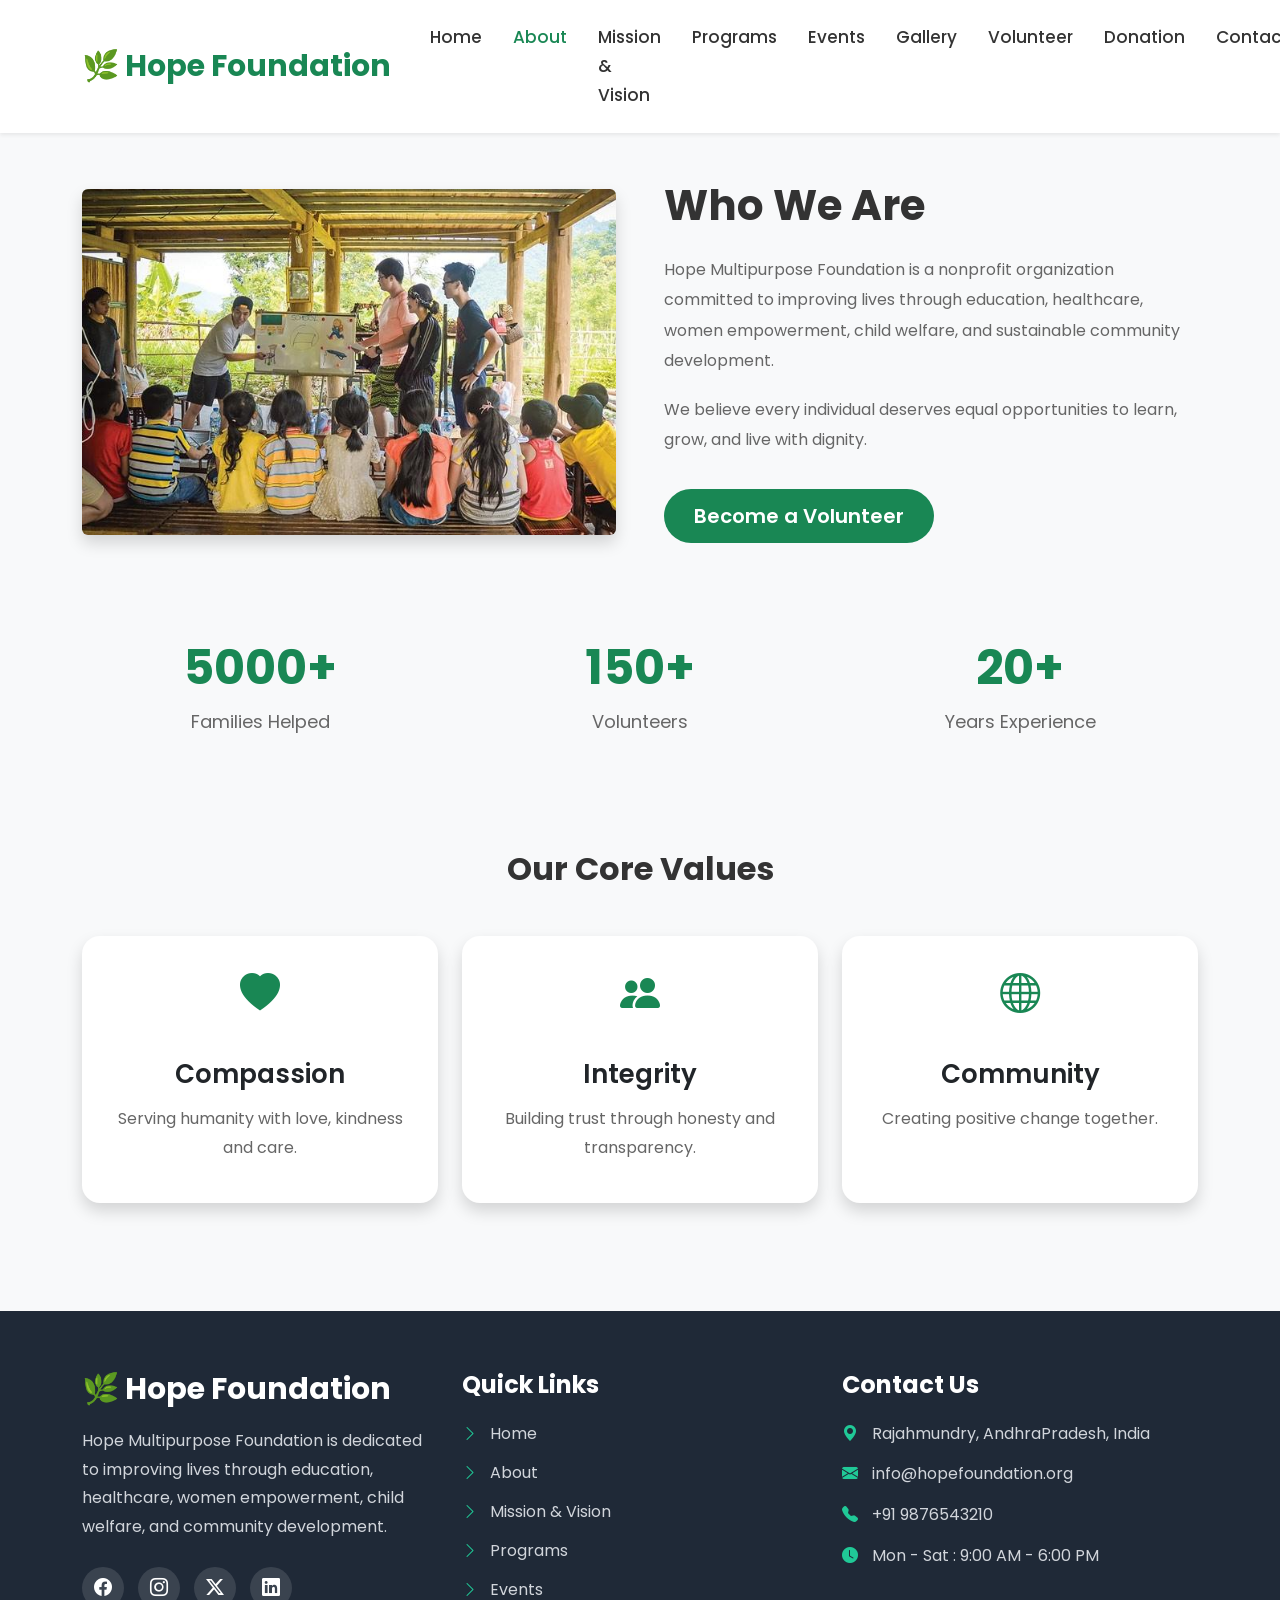
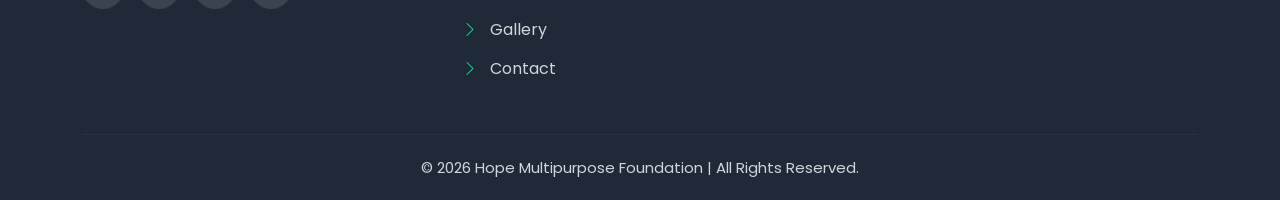
==== about.html @ 7e384d84 "first commit" ====
<!DOCTYPE html>
<html lang="en">

<head>

    <meta charset="UTF-8">

    <meta name="viewport" content="width=device-width, initial-scale=1.0">

    <title>About Us | Hope Foundation</title>

    <!-- Bootstrap CSS -->
    <link href="https://cdn.jsdelivr.net/npm/bootstrap@5.3.7/dist/css/bootstrap.min.css" rel="stylesheet">

    <!-- Bootstrap Icons -->
    <link href="https://cdn.jsdelivr.net/npm/bootstrap-icons@1.11.3/font/bootstrap-icons.min.css" rel="stylesheet">

    <!-- Custom CSS -->
    <link rel="stylesheet" href="css/style.css">

</head>

<body>

    <!-- Navbar -->

    <nav class="navbar navbar-expand-lg navbar-light bg-white shadow-sm sticky-top">

        <div class="container">

            <a class="navbar-brand fw-bold text-success" href="index.html">
                🌿 Hope Foundation
            </a>

            <button class="navbar-toggler" type="button"
                data-bs-toggle="collapse"
                data-bs-target="#navbarNav">

                <span class="navbar-toggler-icon"></span>

            </button>

            <div class="collapse navbar-collapse" id="navbarNav">

                <ul class="navbar-nav ms-auto">

                    <li class="nav-item">
                        <a class="nav-link" href="index.html">Home</a>
                    </li>

                    <li class="nav-item">
                        <a class="nav-link active" href="about.html">About</a>
                    </li>

                    <li class="nav-item">
                        <a class="nav-link" href="mission.html">Mission & Vision</a>
                    </li>

                    <li class="nav-item">
                        <a class="nav-link" href="programs.html">Programs</a>
                    </li>

                    <li class="nav-item">
                        <a class="nav-link" href="events.html">Events</a>
                    </li>

                    <li class="nav-item">
                        <a class="nav-link" href="gallery.html">Gallery</a>
                    </li>

                    <li class="nav-item">
                        <a class="nav-link" href="volunteer.html">Volunteer</a>
                    </li>

                    <li class="nav-item">
                        <a class="nav-link" href="donation.html">Donation</a>
                    </li>

                    <li class="nav-item">
                        <a class="nav-link" href="contact.html">Contact</a>
                    </li>

                </ul>

            </div>

        </div>

    </nav>

 

    <!-- About Section -->

    <section class="about-page py-5">

        <div class="container">

            <div class="row align-items-center g-5">

                <div class="col-lg-6">

                    <img src="images/about.jpg"
                        class="img-fluid rounded shadow"
                        alt="About Hope Foundation">

                </div>

                <div class="col-lg-6">

                    <h2 class="fw-bold mb-4">

                        Who We Are

                    </h2>

                    <p>

                        Hope Multipurpose Foundation is a nonprofit organization committed to improving lives through education, healthcare, women empowerment, child welfare, and sustainable community development.

                    </p>

                    <p>

                        We believe every individual deserves equal opportunities to learn, grow, and live with dignity.

                    </p>

                    <a href="volunteer.html" class="btn btn-success btn-lg mt-3">

                        Become a Volunteer

                    </a>

                </div>

            </div>

        </div>

    </section>

    <!-- Statistics -->

    <section class="py-5 bg-light">

        <div class="container">

            <div class="row text-center">

                <div class="col-md-4">

                    <h2 class="text-success fw-bold">

                        5000+

                    </h2>

                    <p>Families Helped</p>

                </div>

                <div class="col-md-4">

                    <h2 class="text-success fw-bold">

                        150+

                    </h2>

                    <p>Volunteers</p>

                </div>

                <div class="col-md-4">

                    <h2 class="text-success fw-bold">

                        20+

                    </h2>

                    <p>Years Experience</p>

                </div>

            </div>

        </div>

    </section>

    <!-- Core Values -->

    <section class="py-5">

        <div class="container">

            <h2 class="text-center fw-bold mb-5">

                Our Core Values

            </h2>

            <div class="row g-4">

                <div class="col-lg-4">

                    <div class="card shadow border-0 p-4 text-center h-100">

                        <i class="bi bi-heart-fill text-success fs-1"></i>

                        <h4 class="mt-3">

                            Compassion

                        </h4>

                        <p>

                            Serving humanity with love, kindness and care.

                        </p>

                    </div>

                </div>

                <div class="col-lg-4">

                    <div class="card shadow border-0 p-4 text-center h-100">

                        <i class="bi bi-people-fill text-success fs-1"></i>

                        <h4 class="mt-3">

                            Integrity

                        </h4>

                        <p>

                            Building trust through honesty and transparency.

                        </p>

                    </div>

                </div>

                <div class="col-lg-4">

                    <div class="card shadow border-0 p-4 text-center h-100">

                        <i class="bi bi-globe text-success fs-1"></i>

                        <h4 class="mt-3">

                            Community

                        </h4>

                        <p>

                            Creating positive change together.

                        </p>

                    </div>

                </div>

            </div>

        </div>

    </section>

    <!-- Footer -->
     <footer class="footer">

    <div class="container">

        <div class="row gy-4">

            <!-- About -->
            <div class="col-lg-4 col-md-6">

                <h3 class="footer-logo">
                    🌿 Hope Foundation
                </h3>

                <p class="footer-text">
                    Hope Multipurpose Foundation is dedicated to improving lives
                    through education, healthcare, women empowerment,
                    child welfare, and community development.
                </p>

                <div class="social-icons">

                    <a href="#"><i class="bi bi-facebook"></i></a>

                    <a href="#"><i class="bi bi-instagram"></i></a>

                    <a href="#"><i class="bi bi-twitter-x"></i></a>

                    <a href="#"><i class="bi bi-linkedin"></i></a>

                </div>

            </div>

            <!-- Quick Links -->
            <div class="col-lg-4 col-md-6">

                <h4 class="footer-title">
                    Quick Links
                </h4>

                <ul class="footer-links">

                    <li>
                        <a href="index.html">
                            <i class="bi bi-chevron-right"></i> Home
                        </a>
                    </li>

                    <li>
                        <a href="about.html">
                            <i class="bi bi-chevron-right"></i> About
                        </a>
                    </li>

                    <li>
                        <a href="mission.html">
                            <i class="bi bi-chevron-right"></i> Mission & Vision
                        </a>
                    </li>

                    <li>
                        <a href="programs.html">
                            <i class="bi bi-chevron-right"></i> Programs
                        </a>
                    </li>

                    <li>
                        <a href="events.html">
                            <i class="bi bi-chevron-right"></i> Events
                        </a>
                    </li>

                    <li>
                        <a href="gallery.html">
                            <i class="bi bi-chevron-right"></i> Gallery
                        </a>
                    </li>

                    <li>
                        <a href="contact.html">
                            <i class="bi bi-chevron-right"></i> Contact
                        </a>
                    </li>

                </ul>

            </div>

            <!-- Contact -->
            <div class="col-lg-4 col-md-12">

                <h4 class="footer-title">
                    Contact Us
                </h4>

                <p>
                    <i class="bi bi-geo-alt-fill"></i>
                    Rajahmundry, AndhraPradesh, India
                </p>

                <p>
                    <i class="bi bi-envelope-fill"></i>
                    info@hopefoundation.org
                </p>

                <p>
                    <i class="bi bi-telephone-fill"></i>
                    +91 9876543210
                </p>

                <p>
                    <i class="bi bi-clock-fill"></i>
                    Mon - Sat : 9:00 AM - 6:00 PM
                </p>

            </div>

        </div>

        <hr>

        <div class="copyright">

            © 2026 Hope Multipurpose Foundation | All Rights Reserved.

        </div>

    </div>

</footer>

    <!-- Keep your existing footer here exactly as it is -->

    <!-- Bootstrap JS -->

    <script src="https://cdn.jsdelivr.net/npm/bootstrap@5.3.7/dist/js/bootstrap.bundle.min.js"></script>

    <script src="js/script.js"></script>

</body>

</html>
---- css/style.css ----
/* ===========================
        Google Font
=========================== */

@import url('https://fonts.googleapis.com/css2?family=Poppins:wght@300;400;500;600;700;800&display=swap');

*{
    margin:0;
    padding:0;
    box-sizing:border-box;
    font-family:'Poppins',sans-serif;
}

body{
    background:#f8f9fa;
    color:#333;
    line-height:1.7;
}

html{
    scroll-behavior:smooth;
}

/* ===========================
        Navbar
=========================== */

.navbar{
    padding:15px 0;
    transition:.3s;
}

.navbar-brand{
    font-size:30px;
    font-weight:700;
}

.navbar-nav .nav-link{
    font-size:17px;
    font-weight:500;
    margin-left:15px;
    color:#333 !important;
    transition:.3s;
}

.navbar-nav .nav-link:hover,
.navbar-nav .nav-link.active{
    color:#198754 !important;
}

/* ===========================
        Hero Section
=========================== */

.hero{
    padding:80px 0;
}

.hero h1{
    font-size:52px;
    font-weight:700;
    margin-bottom:25px;
    color:#222;
}

.hero p{
    font-size:18px;
    color:#666;
    margin-bottom:35px;
}

.hero-image{
    border-radius:20px;
    box-shadow:0 15px 35px rgba(0,0,0,.15);
    transition:.5s;
}

.hero-image:hover{
    transform:scale(1.03);
}

.hero .btn{
    padding:13px 30px;
    margin-right:15px;
    border-radius:30px;
    font-weight:600;
}

.hero .btn-success{
    background:#198754;
}

.hero .btn-outline-success:hover{
    color:#fff;
}

/* ===========================
        About Section
=========================== */

.about{
    background:#fff;
}

.about img{
    border-radius:20px;
}

.about h5{
    letter-spacing:2px;
}

.about h2{
    font-size:42px;
    margin-bottom:25px;
}

.about p{
    color:#666;
    margin-bottom:15px;
}

.about .btn{
    padding:12px 30px;
    border-radius:30px;
}

/* ===========================
        Footer
=========================== */

.footer{
    background:#1f2937;
    color:#fff;
    padding:60px 0 20px;
    margin-top:80px;
}

.footer-logo{
    font-size:30px;
    font-weight:700;
    margin-bottom:20px;
}

.footer-text{
    color:#d1d5db;
    line-height:1.9;
}

.footer-title{
    font-size:24px;
    margin-bottom:20px;
    font-weight:600;
}

.footer-links{
    list-style:none;
    padding:0;
}

.footer-links li{
    margin-bottom:12px;
}

.footer-links a{
    color:#d1d5db;
    text-decoration:none;
    transition:.3s;
}

.footer-links a:hover{
    color:#20c997;
    padding-left:8px;
}

.footer-links i{
    margin-right:8px;
    color:#20c997;
}

.footer p{
    color:#d1d5db;
}

.footer p i{
    color:#20c997;
    margin-right:10px;
}

.social-icons{
    margin-top:25px;
}

.social-icons a{
    display:inline-flex;
    justify-content:center;
    align-items:center;
    width:45px;
    height:45px;
    background:#374151;
    color:#fff;
    border-radius:50%;
    margin-right:10px;
    text-decoration:none;
    transition:.3s;
    font-size:20px;
}

.social-icons a:hover{
    background:#20c997;
    transform:translateY(-6px);
}

.footer hr{
    border-color:rgba(255,255,255,.15);
    margin:40px 0 20px;
}

.copyright{
    text-align:center;
    color:#d1d5db;
    font-size:15px;
}

/* ===========================
        Buttons
=========================== */

.btn{
    transition:.4s;
}

.btn:hover{
    transform:translateY(-3px);
}

/* ===========================
        Images
=========================== */

img{
    max-width:100%;
}

/* ===========================
        Responsive
=========================== */

@media(max-width:991px){

.hero{
    text-align:center;
}

.hero h1{
    font-size:40px;
}

.hero-image{
    margin-top:40px;
}

.about{
    text-align:center;
}

.about img{
    margin-bottom:30px;
}

.footer{
    text-align:center;
}

.social-icons{
    justify-content:center;
}

}

@media(max-width:768px){

.hero h1{
    font-size:32px;
}

.about h2{
    font-size:30px;
}

.hero .btn{
    display:block;
    margin:10px auto;
}

.footer-logo{
    font-size:26px;
}

}

@media(max-width:576px){

.navbar-brand{
    font-size:24px;
}

.hero{
    padding:60px 0;
}

.hero h1{
    font-size:28px;
}

.hero p{
    font-size:16px;
}

.about h2{
    font-size:26px;
}

.footer-title{
    margin-top:20px;
}

}


/*====================================
        About Banner
=====================================*/

.page-banner{
    background:linear-gradient(rgba(0,0,0,.65),rgba(0,0,0,.65)),
    url("../images/about-banner.jpg");
    background-size:cover;
    background-position:center;
    padding:120px 0;
}

.page-banner h1{
    font-size:50px;
    font-weight:700;
    margin-bottom:10px;
}

.page-banner p{
    font-size:18px;
    margin:0;
}

/*====================================
        About Section
=====================================*/

.about-page{
    padding:80px 0;
}

.about-page img{
    border-radius:20px;
    transition:.5s;
    box-shadow:0 15px 35px rgba(0,0,0,.15);
}

.about-page img:hover{
    transform:scale(1.03);
}

.about-page h2{
    font-size:42px;
    font-weight:700;
    margin-bottom:25px;
}

.about-page p{
    color:#666;
    line-height:1.9;
    margin-bottom:18px;
}

.about-page .btn{
    margin-top:15px;
    padding:12px 30px;
    border-radius:30px;
    font-weight:600;
}

/*====================================
        Statistics
=====================================*/

.bg-light{
    background:#f8f9fa !important;
}

.bg-light .col-md-3{
    padding:30px 15px;
}

.bg-light h2{
    font-size:48px;
    font-weight:700;
}

.bg-light p{
    font-size:18px;
    color:#666;
    margin-top:10px;
}

/*====================================
        Core Values
=====================================*/

.card{
    border:none;
    border-radius:18px;
    transition:.4s;
}

.card:hover{
    transform:translateY(-10px);
    box-shadow:0 18px 35px rgba(0,0,0,.15);
}

.card i{
    font-size:60px;
    margin-bottom:15px;
}

.card h4{
    font-size:26px;
    font-weight:600;
    margin-bottom:15px;
}

.card p{
    color:#666;
    line-height:1.8;
}

/*====================================
        Button
=====================================*/

.btn-success{
    background:#198754;
    border:none;
    transition:.4s;
}

.btn-success:hover{
    background:#157347;
    transform:translateY(-3px);
}

/*====================================
        Responsive
=====================================*/

@media(max-width:991px){

.about-page{
    text-align:center;
}

.about-page img{
    margin-bottom:35px;
}

.page-banner{
    padding:90px 0;
}

.page-banner h1{
    font-size:40px;
}

}

@media(max-width:768px){

.page-banner h1{
    font-size:32px;
}

.about-page h2{
    font-size:32px;
}

.bg-light h2{
    font-size:36px;
}

.card{
    margin-bottom:25px;
}

}

@media(max-width:576px){

.page-banner{
    padding:70px 0;
}

.page-banner h1{
    font-size:28px;
}

.page-banner p{
    font-size:16px;
}

.about-page{
    padding:50px 0;
}

.about-page h2{
    font-size:28px;
}

.about-page p{
    font-size:15px;
}

.bg-light h2{
    font-size:32px;
}

}

/*==============================
        Vision Section
==============================*/

.vision{
    background:#f8f9fa;
}

.vision h2{
    font-size:42px;
    margin-bottom:20px;
}

.vision p{
    font-size:17px;
    line-height:1.8;
}

.vision ul li{
    font-size:17px;
}

.vision img{
    border-radius:20px;
    transition:.4s;
}

.vision img:hover{
    transform:scale(1.03);
}

@media(max-width:768px){

.vision{
    text-align:center;
}

.vision h2{
    font-size:32px;
}

.vision ul{
    text-align:left;
    display:inline-block;
}

}
/*==============================
        Core Values
==============================*/

.core-values{

    background:#ffffff;

}

.value-card{

    background:#fff;

    border-radius:20px;

    padding:40px 30px;

    text-align:center;

    box-shadow:0 10px 25px rgba(0,0,0,.08);

    transition:.4s;

    height:100%;

}

.value-card:hover{

    transform:translateY(-10px);

    box-shadow:0 20px 40px rgba(0,0,0,.15);

}

.value-icon{

    width:90px;

    height:90px;

    margin:auto;

    background:#198754;

    border-radius:50%;

    display:flex;

    justify-content:center;

    align-items:center;

    margin-bottom:25px;

}

.value-icon i{

    font-size:40px;

    color:white;

}

.value-card h3{

    font-size:28px;

    font-weight:700;

    margin-bottom:15px;

}

.value-card p{

    color:#666;

    line-height:1.8;

    font-size:16px;

}

@media(max-width:768px){

.value-card{

margin-bottom:25px;

}

.value-card h3{

font-size:24px;

}

}


/* ================= CTA Section ================= */

.cta-section{
    background:#f8f9fa;
}

.cta-section h2{
    font-size:2.3rem;
    font-weight:700;
    color:#198754;
}

.cta-section p{
    font-size:1.1rem;
    color:#666;
    line-height:1.8;
}

.cta-section .btn{
    padding:12px 28px;
    border-radius:30px;
    font-weight:600;
    transition:.3s;
}

.cta-section .btn-success:hover{
    transform:translateY(-3px);
    box-shadow:0 10px 25px rgba(25,135,84,.25);
}

.cta-section .btn-outline-success:hover{
    transform:translateY(-3px);
}
/* ================= Footer ================= */

.footer{
    background:#1b4332;
    color:#fff;
    padding-top:60px;
}

.footer h3,
.footer h4{
    font-weight:700;
    margin-bottom:20px;
}

.footer p{
    color:#ddd;
    line-height:1.8;
    margin-bottom:12px;
}

.footer-links{
    list-style:none;
    padding:0;
    margin:0;
}

.footer-links li{
    margin-bottom:12px;
}

.footer-links a{
    color:#ddd;
    text-decoration:none;
    transition:.3s;
}

.footer-links a:hover{
    color:#8bc34a;
    padding-left:8px;
}

.footer-links i{
    margin-right:8px;
}

.social-icons a{
    width:42px;
    height:42px;
    display:inline-flex;
    align-items:center;
    justify-content:center;
    background:#2d6a4f;
    color:#fff;
    border-radius:50%;
    margin-right:10px;
    font-size:18px;
    transition:.3s;
}

.social-icons a:hover{
    background:#8bc34a;
    color:#fff;
    transform:translateY(-5px);
}

.footer hr{
    border-color:rgba(255,255,255,.2);
}

.footer .text-center{
    color:#ccc;
    font-size:15px;
}
.page-banner{
    background:linear-gradient(rgba(0,0,0,.55),
    rgba(0,0,0,.55)),
    url("../images/event-banner.jpg");

    background-size:cover;
    background-position:center;
    padding:120px 0;
}

.page-banner h1{
    font-size:55px;
    font-weight:700;
}

.page-banner p{
    font-size:20px;
}
/* ================= Events Cards ================= */

.event-card{
    border: none;
    border-radius: 18px;
    overflow: hidden;
    transition: all .4s ease;
}

.event-card img{
    height: 240px;
    object-fit: cover;
}

.event-card .card-body{
    padding: 25px;
}

.event-card h4{
    margin-bottom: 15px;
    font-weight: 700;
}

.event-card p{
    color: #666;
    line-height: 1.6;
}

.event-card .btn{
    margin-top: 10px;
    border-radius: 30px;
    padding: 10px 24px;
}

.event-card:hover{
    transform: translateY(-10px);
    box-shadow: 0 20px 40px rgba(0,0,0,.15);
}

.badge{
    border-radius: 20px;
    padding: 8px 15px;
    font-size: 14px;
}
/* ================= Past Events ================= */

.bg-light{
    background:#f8f9fa !important;
}

.event-card .btn-secondary{
    border-radius:30px;
    padding:10px 20px;
}

.event-card .badge.bg-secondary{
    background:#6c757d !important;
}
/* ===========================
   Past Events
=========================== */

.event-gallery{
    border-radius:15px;
    overflow:hidden;
    transition:.4s;
}

.event-gallery img{
    height:230px;
    object-fit:cover;
}

.event-gallery:hover{
    transform:translateY(-8px);
    box-shadow:0 18px 40px rgba(0,0,0,.18);
}

.event-gallery h5{
    font-weight:700;
}
/* ==========================
   Event Schedule
========================== */

.schedule-box{

    background:#fff;

    border-left:5px solid #198754;

    padding:20px;

    margin-bottom:20px;

    border-radius:12px;

    box-shadow:0 5px 20px rgba(0,0,0,.08);

    transition:.3s;

}

.schedule-box:hover{

    transform:translateX(8px);

    box-shadow:0 10px 30px rgba(0,0,0,.15);

}

.schedule-box h5{

    margin-bottom:6px;

    font-weight:700;

}

.schedule-box .badge{

    font-size:15px;

}

.footer{
    background:#1F2937;
    color:#fff;
    padding:60px 0 20px;
    margin-top:60px;
}

.footer-text,
.footer p,
.footer-links a,
.copyright{
    color:#d1d5db;
}

.footer-links a:hover{
    color:#22c55e;
}

.social-icons a{
    background:rgba(255,255,255,.12);
}

.social-icons a:hover{
    background:#22c55e;
}

/* ===========================
   Gallery Slider
=========================== */

#gallerySlider{
    max-width: 850px;
    margin: 0 auto;
    border-radius: 15px;
    overflow: hidden;
}

.slider-img{
    width: 100%;
    max-width: 850px;
    height: 500px;
    object-fit: cover;
    margin: auto;
    border-radius: 15px;
}

.carousel-caption{
    background: rgba(0,0,0,0.45);
    border-radius: 10px;
    padding: 15px;
    bottom: 30px;
}

.carousel-caption h3{
    font-size: 30px;
    font-weight: 700;
}

.carousel-caption p{
    font-size: 16px;
}

.carousel-control-prev-icon,
.carousel-control-next-icon{
    background-color: rgba(0,0,0,.5);
    border-radius: 50%;
    padding: 18px;
}

.carousel-indicators button{
    width: 12px;
    height: 12px;
    border-radius: 50%;
}

/* Responsive */

@media (max-width:768px){

.slider-img{
    height:300px;
}

.carousel-caption h3{
    font-size:22px;
}

.carousel-caption p{
    font-size:14px;
}

}

/* ==========================
   GALLERY
========================== */

.gallery{
    background:#f8f9fa;
}

.gallery-card{
    overflow:hidden;
    border-radius:15px;
    box-shadow:0 8px 20px rgba(0,0,0,.12);
    transition:.4s;
    background:#fff;
}

.gallery-card img{
    width:100%;
    height:280px;
    object-fit:cover;
    display:block;
    transition:.5s;
}

.gallery-card:hover{
    transform:translateY(-8px);
    box-shadow:0 15px 35px rgba(0,0,0,.18);
}

.gallery-card:hover img{
    transform:scale(1.08);
}

.gallery h2{
    margin-bottom:10px;
}

.gallery p{
    font-size:16px;
}

@media(max-width:992px){

.gallery-card img{
    height:250px;
}

}

@media(max-width:768px){

.gallery-card img{
    height:220px;
}

}

@media(max-width:576px){

.gallery-card img{
    height:200px;
}

}
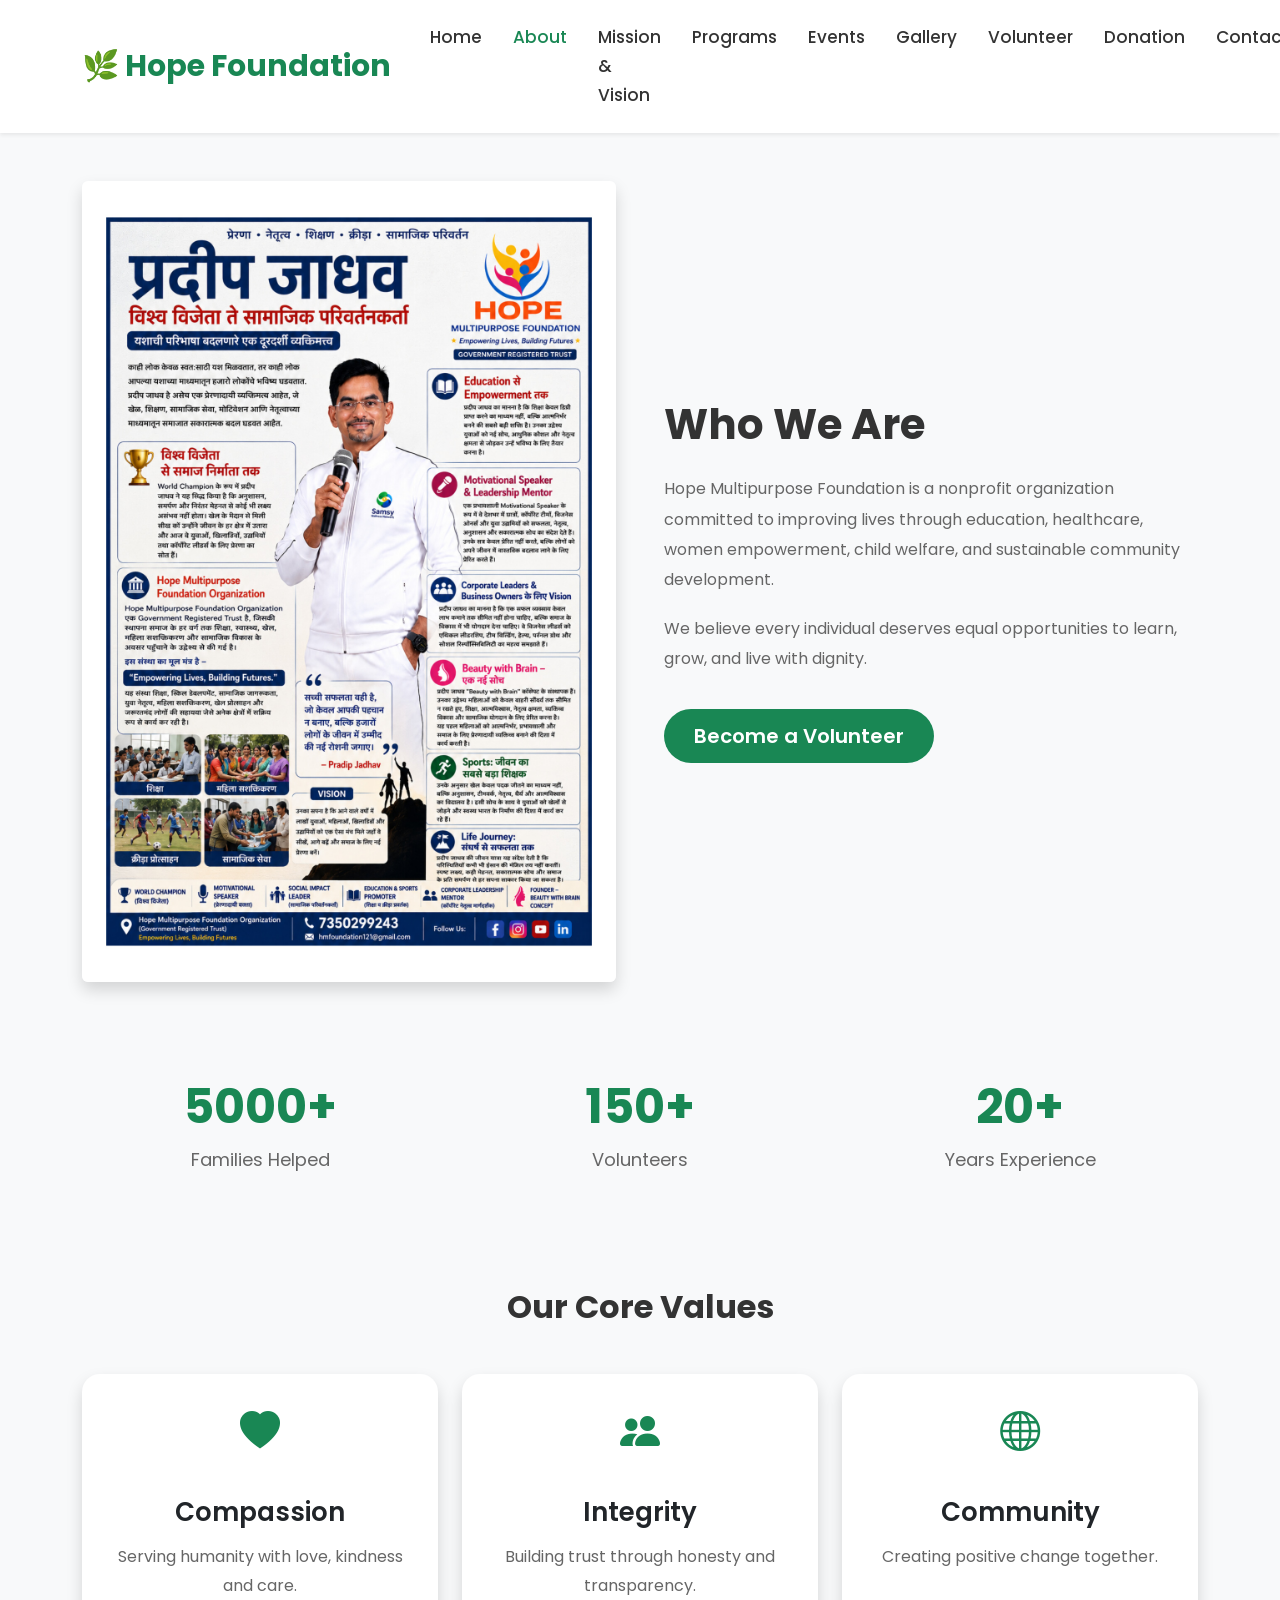
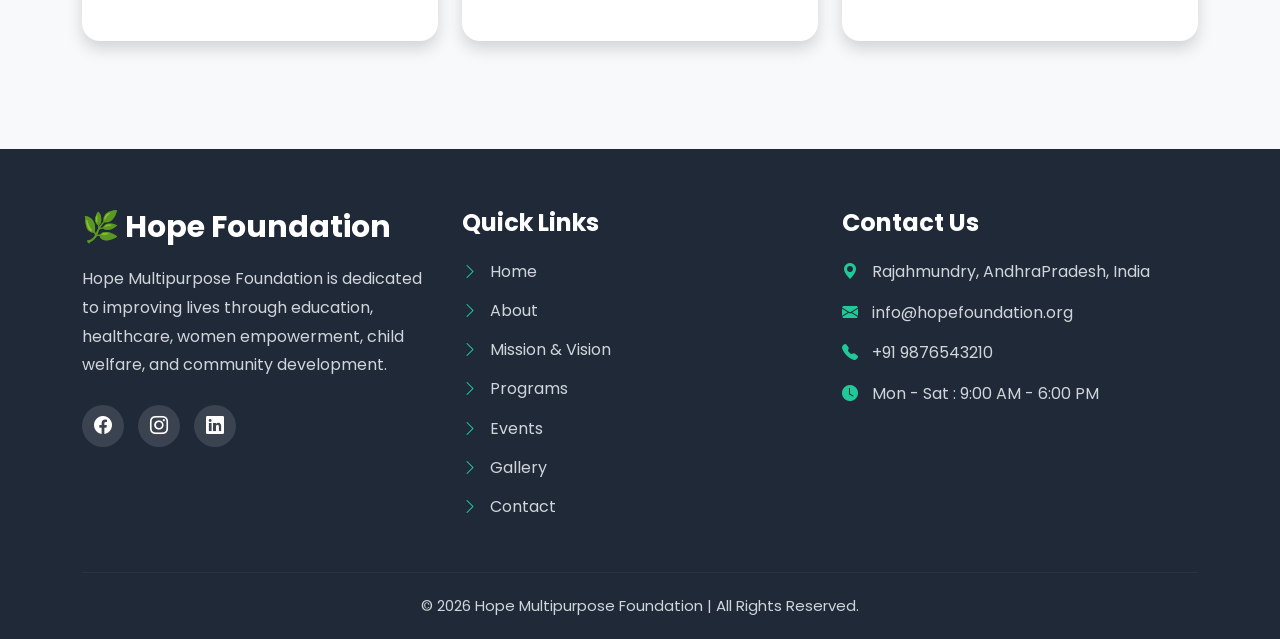
==== commit 3436d982: "added the certifications" ====
--- a/about.html
+++ b/about.html
@@ -100,7 +100,7 @@
 
                 <div class="col-lg-6">
 
-                    <img src="images/about.jpg"
+                    <img src="images/image2.jpeg"
                         class="img-fluid rounded shadow"
                         alt="About Hope Foundation">
 
@@ -295,19 +295,14 @@
                     through education, healthcare, women empowerment,
                     child welfare, and community development.
                 </p>
-
                 <div class="social-icons">
-
-                    <a href="#"><i class="bi bi-facebook"></i></a>
-
-                    <a href="#"><i class="bi bi-instagram"></i></a>
-
-                    <a href="#"><i class="bi bi-twitter-x"></i></a>
-
-                    <a href="#"><i class="bi bi-linkedin"></i></a>
-
-                </div>
-
+                    <a href="https://www.facebook.com/share/1DEEq2dMSL/" target="_blank" rel="noopener noreferrer" aria-label="Facebook"> <i class="bi bi-facebook"></i> </a>
+                    <a href="https://www.instagram.com/hopemfoundation.india?igsh=YXhmOGFsM3YycTZi&utm_source=ig_contact_invite" target="_blank" rel="noopener noopener" aria-label="Instagram">
+                        <i class="bi bi-instagram"></i>
+                    </a>
+                    <a href="https://www.linkedin.com/company/hope-multipurpose-foundation/" target="_blank" rel="noopener noreferrer" aria-label="LinkedIn"> <i class="bi bi-linkedin"></i> </a>
+
+                </div>
             </div>
 
             <!-- Quick Links -->
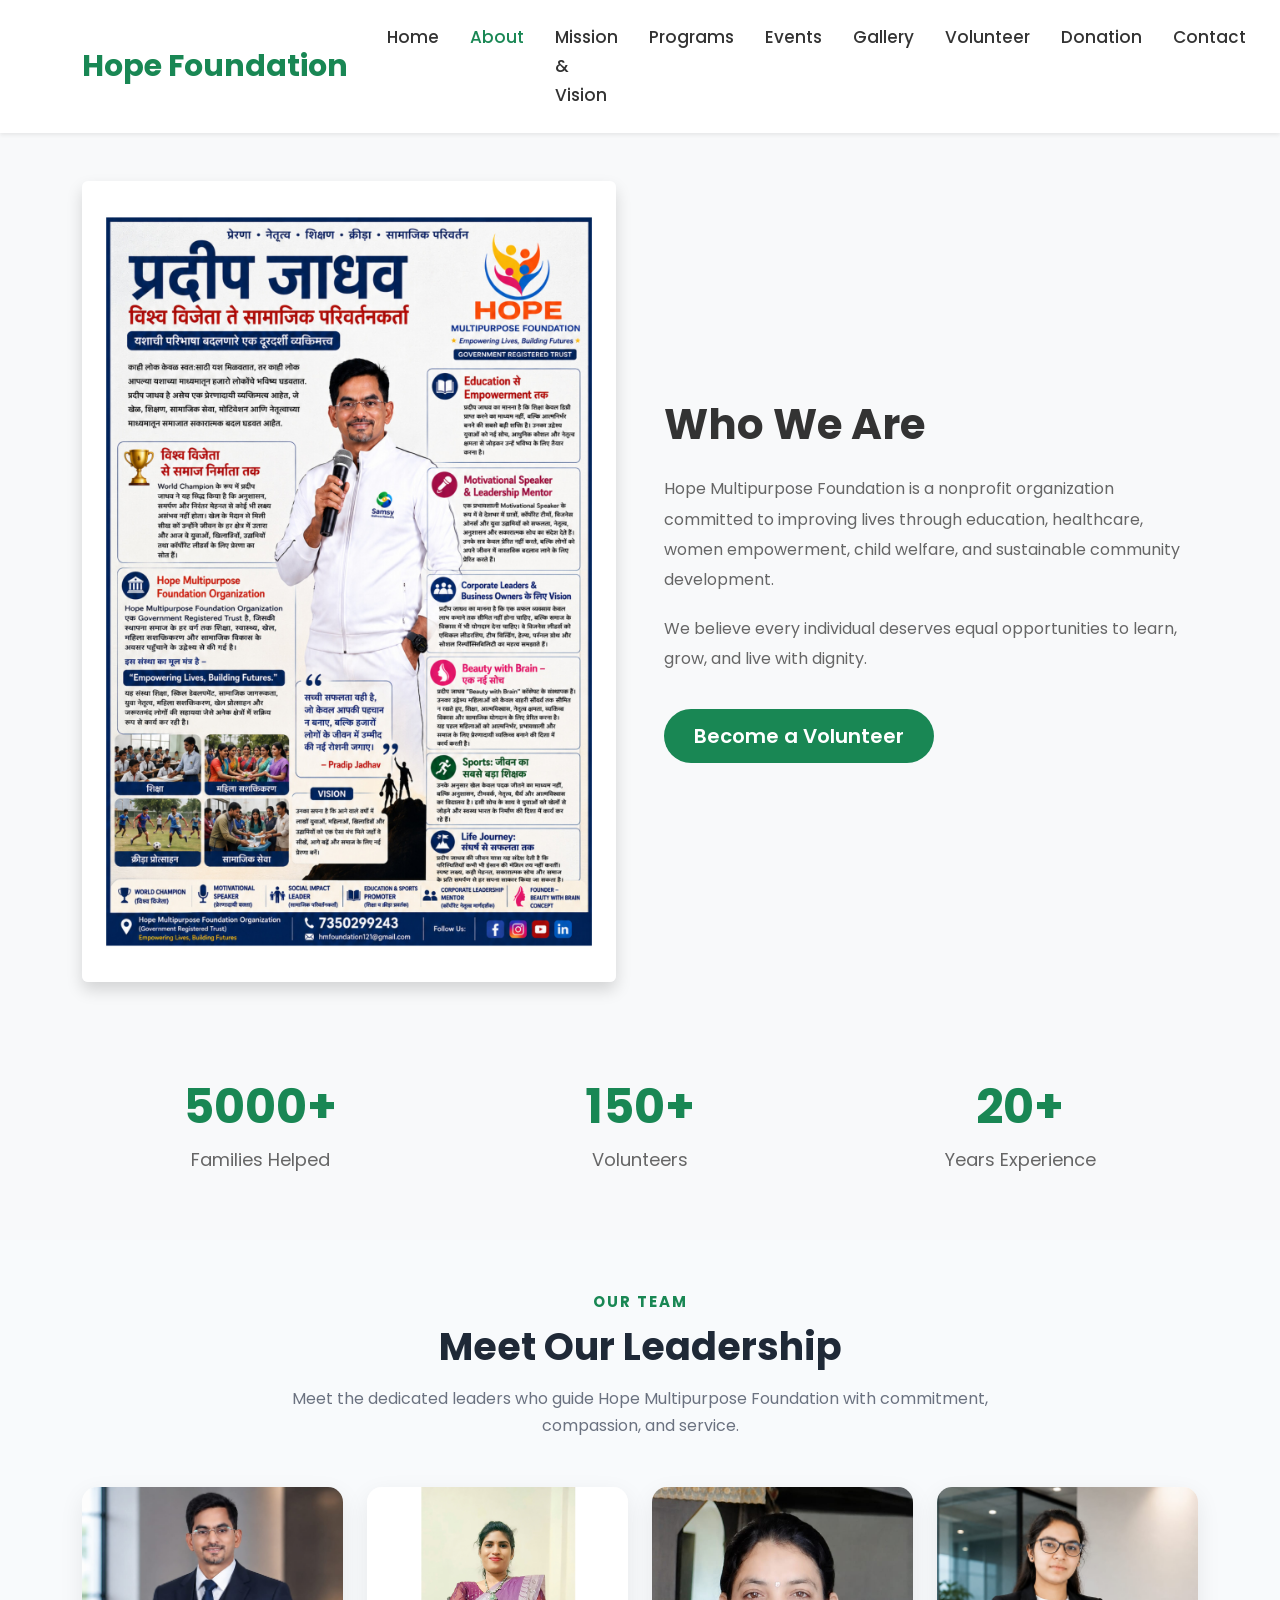
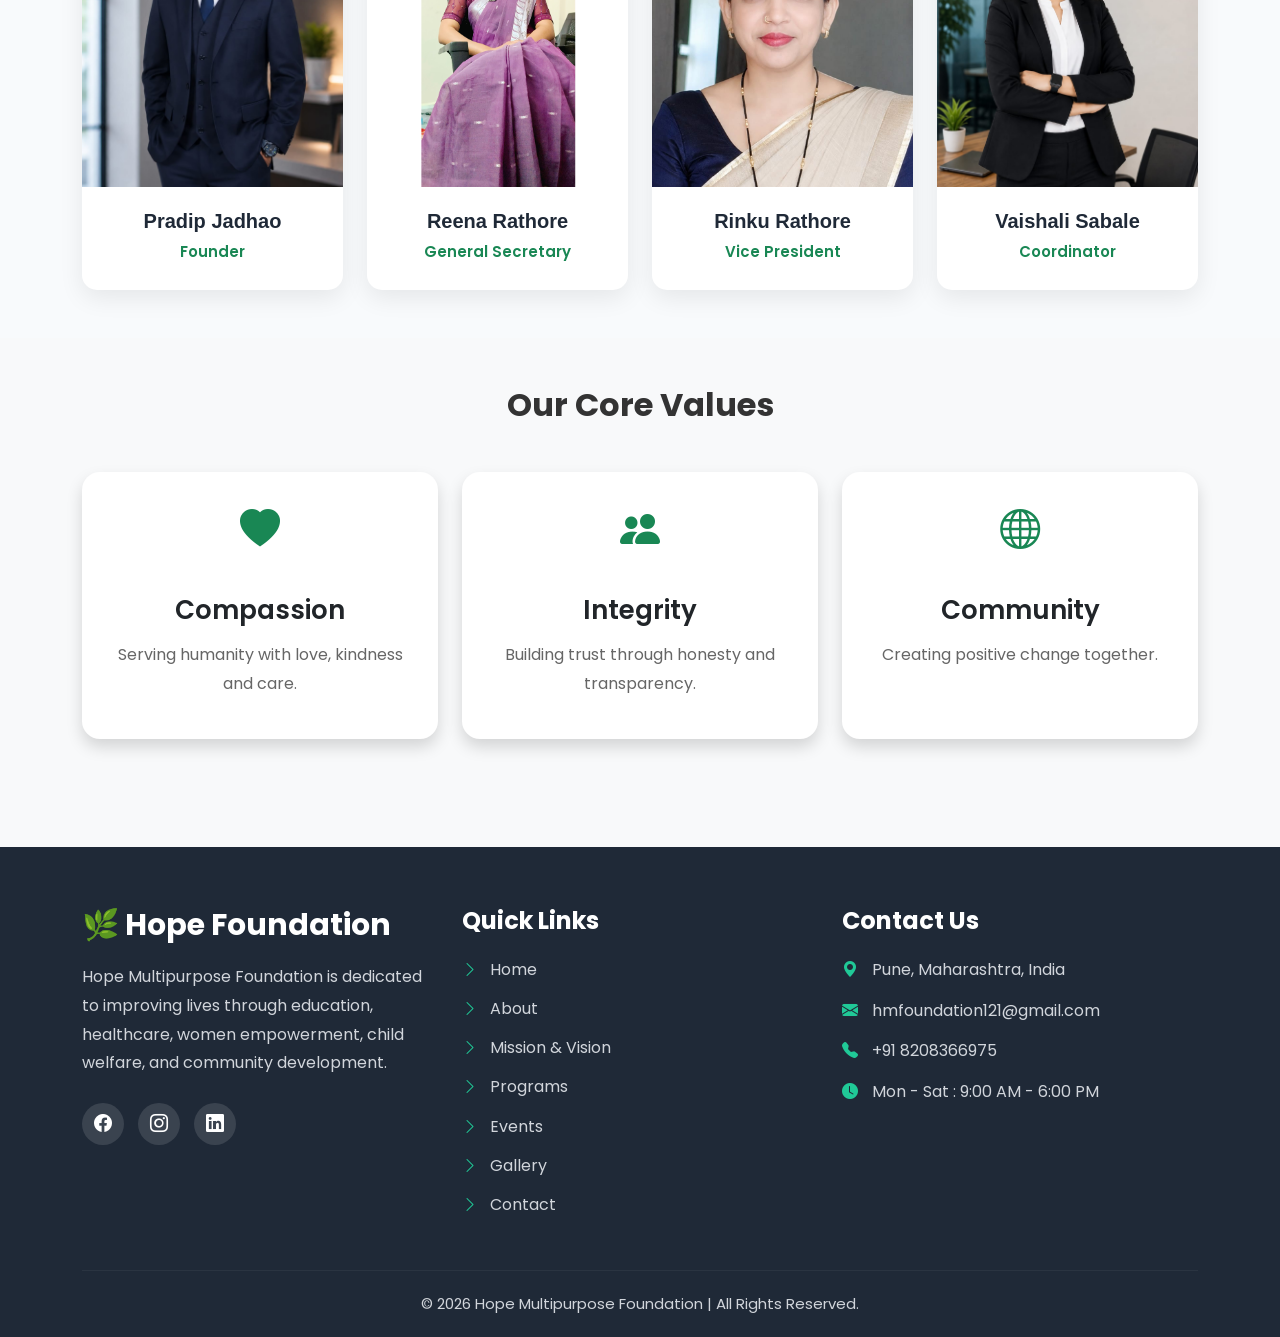
==== commit b9a10f60: "added foundation details" ====
--- a/about.html
+++ b/about.html
@@ -29,7 +29,7 @@
         <div class="container">
 
             <a class="navbar-brand fw-bold text-success" href="index.html">
-                🌿 Hope Foundation
+                 Hope Foundation
             </a>
 
             <button class="navbar-toggler" type="button"
@@ -189,6 +189,119 @@
         </div>
 
     </section>
+
+
+    <!-- ============================================
+     Leadership / Our Team Section
+============================================= -->
+
+<section class="leadership-section py-5">
+    <div class="container">
+
+        <!-- Section Heading -->
+        <div class="section-heading text-center mb-5">
+            <span class="section-subtitle">Our Team</span>
+            <h2>Meet Our Leadership</h2>
+            <p>
+                Meet the dedicated leaders who guide Hope Multipurpose
+                Foundation with commitment, compassion, and service.
+            </p>
+        </div>
+
+        <!-- Leadership Cards -->
+        <div class="row g-4 justify-content-center">
+
+            <!-- Founder -->
+            <div class="col-lg-3 col-md-6 col-sm-6">
+                <div class="leader-card">
+
+                    <div class="leader-image">
+                        <img src="images/founder.jpeg"
+                             alt="Founder of Hope Multipurpose Foundation">
+
+                        <div class="leader-overlay">
+                            <span>Founder</span>
+                        </div>
+                    </div>
+
+                    <div class="leader-info">
+                        <h4><b>Pradip Jadhao</b></h4>
+                        <p>Founder</p>
+                    </div>
+
+                </div>
+            </div>
+
+
+            <!-- General Secretary -->
+            <div class="col-lg-3 col-md-6 col-sm-6">
+                <div class="leader-card">
+
+                    <div class="leader-image">
+                        <img src="images/general.png"
+                             alt="General Secretary of Hope Multipurpose Foundation">
+
+                        <div class="leader-overlay">
+                            <span>General Secretary</span>
+                        </div>
+                    </div>
+
+                    <div class="leader-info">
+                        <h4><b>Reena Rathore</b></h4>
+                        <p>General Secretary</p>
+                    </div>
+
+                </div>
+            </div>
+
+
+            <!-- Vice President -->
+            <div class="col-lg-3 col-md-6 col-sm-6">
+                <div class="leader-card">
+
+                    <div class="leader-image">
+                        <img src="images/vice.jpeg"
+                             alt="Vice President of Hope Multipurpose Foundation">
+
+                        <div class="leader-overlay">
+                            <span>Vice President</span>
+                        </div>
+                    </div>
+
+                    <div class="leader-info">
+                        <h4><b>Rinku Rathore</b></h4>
+                        <p>Vice President</p>
+                    </div>
+
+                </div>
+            </div>
+
+
+            <!-- Coordinator -->
+            <div class="col-lg-3 col-md-6 col-sm-6">
+                <div class="leader-card">
+
+                    <div class="leader-image">
+                        <img src="images/coordinator.jpeg"
+                             alt="Coordinator of Hope Multipurpose Foundation">
+
+                        <div class="leader-overlay">
+                            <span>Coordinator</span>
+                        </div>
+                    </div>
+
+                    <div class="leader-info">
+                        <h4><b>Vaishali Sabale</b></h4>
+                        <p>Coordinator</p>
+                    </div>
+
+                </div>
+            </div>
+
+        </div>
+
+    </div>
+</section>
 
     <!-- Core Values -->
 
@@ -369,17 +482,17 @@
 
                 <p>
                     <i class="bi bi-geo-alt-fill"></i>
-                    Rajahmundry, AndhraPradesh, India
+                   Pune, Maharashtra, India
                 </p>
 
                 <p>
                     <i class="bi bi-envelope-fill"></i>
-                    info@hopefoundation.org
+                    hmfoundation121@gmail.com
                 </p>
 
                 <p>
                     <i class="bi bi-telephone-fill"></i>
-                    +91 9876543210
+                    +91 8208366975
                 </p>
 
                 <p>
--- a/css/style.css
+++ b/css/style.css
@@ -388,6 +388,188 @@
     font-weight:600;
 }
 
+/* ============================================
+   Leadership Section
+============================================= */
+
+.leadership-section {
+    background: #f8fafc;
+    padding: 80px 0;
+}
+
+/* Section Heading */
+
+.section-heading {
+    max-width: 750px;
+    margin: 0 auto;
+}
+
+.section-subtitle {
+    display: inline-block;
+    color: #198754;
+    font-size: 15px;
+    font-weight: 700;
+    text-transform: uppercase;
+    letter-spacing: 2px;
+    margin-bottom: 10px;
+}
+
+.section-heading h2 {
+    font-size: 38px;
+    font-weight: 700;
+    color: #1f2937;
+    margin-bottom: 15px;
+}
+
+.section-heading p {
+    color: #6b7280;
+    font-size: 16px;
+    line-height: 1.7;
+}
+
+
+/* ============================================
+   Leader Card
+============================================= */
+
+.leader-card {
+    background: #ffffff;
+    border-radius: 15px;
+    overflow: hidden;
+    height: 100%;
+    box-shadow: 0 8px 25px rgba(0, 0, 0, 0.08);
+    transition: all 0.4s ease;
+}
+
+.leader-card:hover {
+    transform: translateY(-10px);
+    box-shadow: 0 15px 35px rgba(0, 0, 0, 0.15);
+}
+
+
+/* ============================================
+   Leader Image
+============================================= */
+
+.leader-image {
+    position: relative;
+    width: 100%;
+    height: 300px;
+    overflow: hidden;
+}
+
+.leader-image img {
+    width: 100%;
+    height: 100%;
+    object-fit: cover;
+    object-position: center;
+    transition: transform 0.5s ease;
+}
+
+.leader-card:hover .leader-image img {
+    transform: scale(1.08);
+}
+
+
+/* ============================================
+   Image Overlay
+============================================= */
+
+.leader-overlay {
+    position: absolute;
+    left: 0;
+    bottom: 0;
+    width: 100%;
+    padding: 35px 15px 15px;
+
+    background: linear-gradient(
+        transparent,
+        rgba(0, 0, 0, 0.75)
+    );
+
+    opacity: 0;
+    transition: opacity 0.4s ease;
+}
+
+.leader-card:hover .leader-overlay {
+    opacity: 1;
+}
+
+.leader-overlay span {
+    color: #ffffff;
+    font-size: 14px;
+    font-weight: 600;
+}
+
+
+/* ============================================
+   Leader Information
+============================================= */
+
+.leader-info {
+    text-align: center;
+    padding: 22px 15px 25px;
+}
+
+.leader-info h4 {
+    font-size: 20px;
+    font-weight: 700;
+    color: #1f2937;
+    margin-bottom: 6px;
+}
+
+.leader-info p {
+    color: #198754;
+    font-size: 15px;
+    font-weight: 600;
+    margin: 0;
+}
+
+
+/* ============================================
+   Responsive Design
+============================================= */
+
+@media (max-width: 991px) {
+
+    .leadership-section {
+        padding: 65px 0;
+    }
+
+    .section-heading h2 {
+        font-size: 32px;
+    }
+
+    .leader-image {
+        height: 280px;
+    }
+}
+
+
+@media (max-width: 576px) {
+
+    .leadership-section {
+        padding: 50px 15px;
+    }
+
+    .section-heading h2 {
+        font-size: 28px;
+    }
+
+    .section-heading p {
+        font-size: 15px;
+    }
+
+    .leader-image {
+        height: 320px;
+    }
+
+    .leader-info h4 {
+        font-size: 18px;
+    }
+
+}
+
 /*====================================
         Statistics
 =====================================*/
